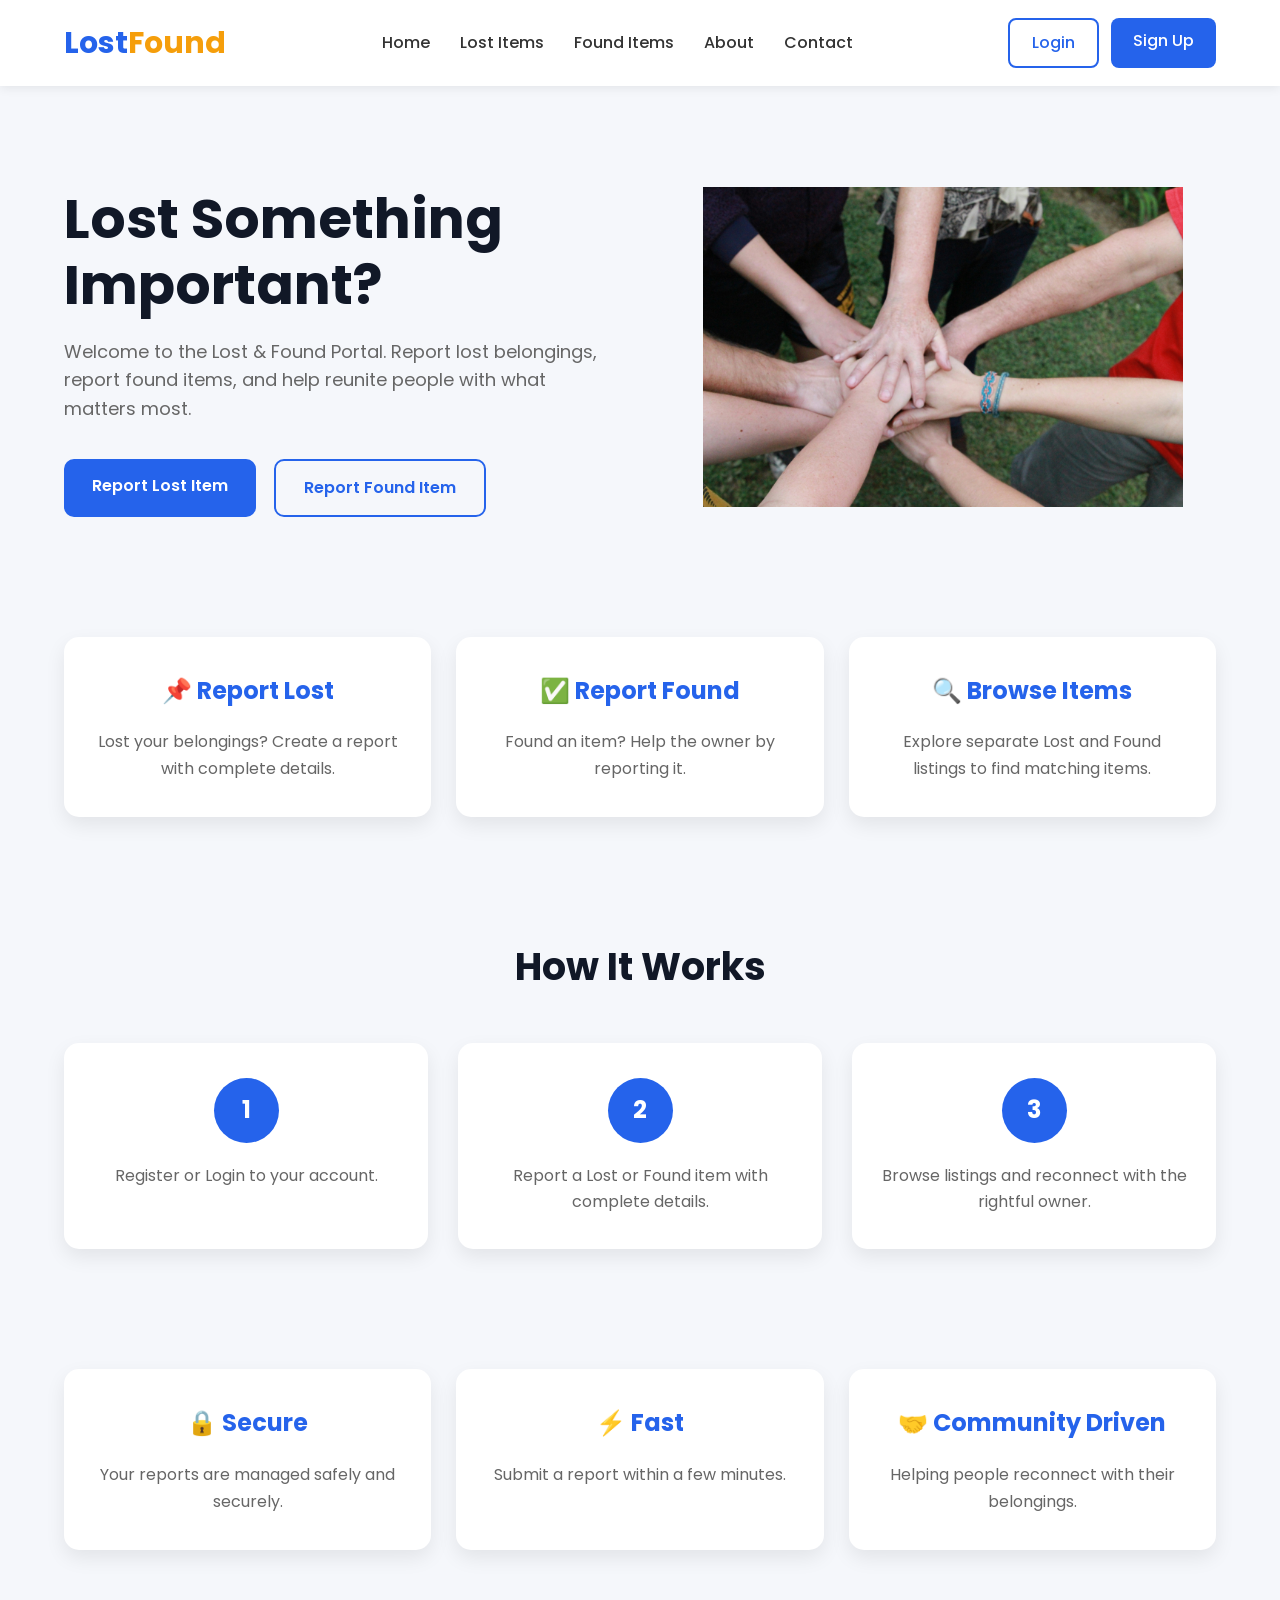
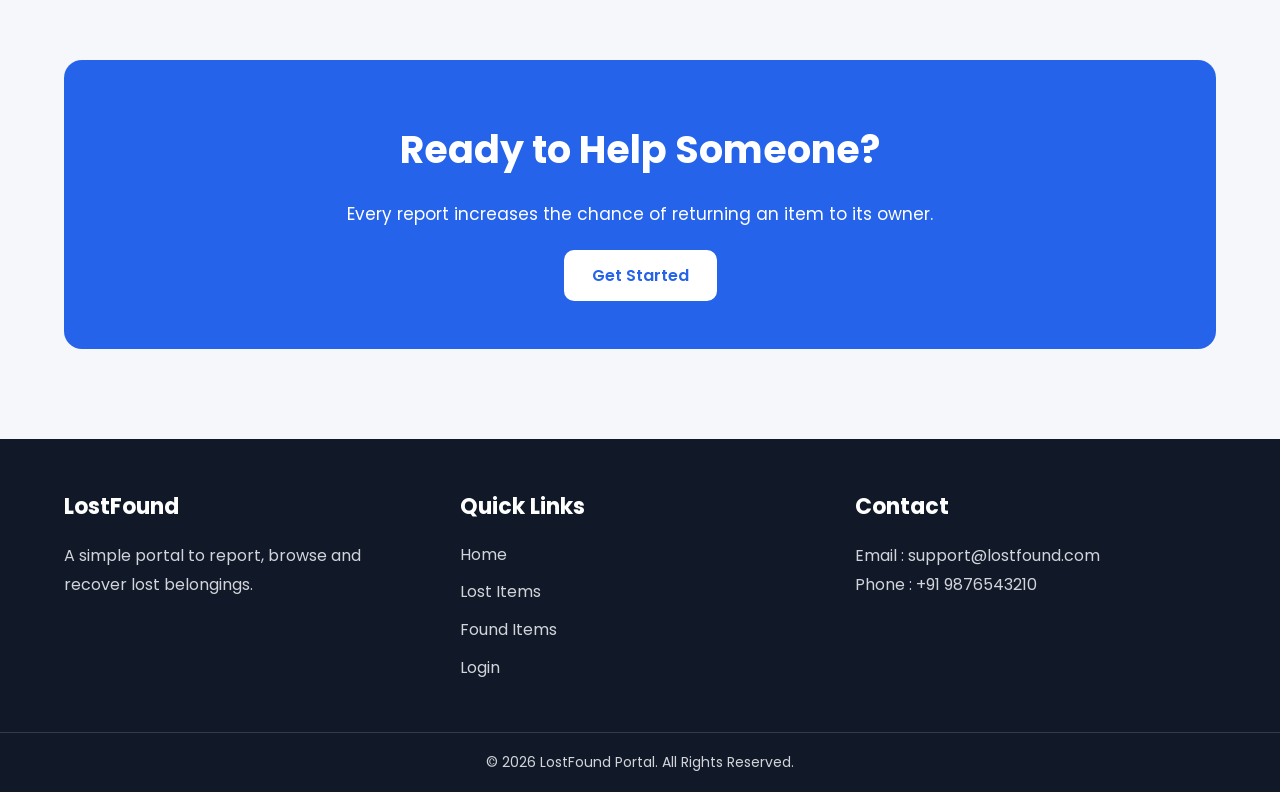
==== index.html @ f271c6f8 "Add files via upload" ====
<!DOCTYPE html>
<html lang="en">
<head>
    <meta charset="UTF-8">
    <meta name="viewport" content="width=device-width, initial-scale=1.0">
    <title>Lost & Found Portal</title>

    <link rel="preconnect" href="https://fonts.googleapis.com">
    <link href="https://fonts.googleapis.com/css2?family=Poppins:wght@300;400;500;600;700&display=swap" rel="stylesheet">

    <link rel="stylesheet" href="style.css">
</head>
<body>

<!-- ================= NAVBAR ================= -->

<header>

    <nav class="navbar">

        <div class="logo">
            Lost<span>Found</span>
        </div>

        <ul class="nav-links">

            <li><a href="index.html">Home</a></li>

            <li><a href="lost-items.html">Lost Items</a></li>

            <li><a href="found-items.html">Found Items</a></li>

            <li><a href="#">About</a></li>

            <li><a href="#">Contact</a></li>

        </ul>

        <div class="buttons">

            <a href="login.html" class="login-btn">Login</a>

            <a href="signup.html" class="signup-btn">Sign Up</a>

        </div>

    </nav>

</header>

<!-- ================= HERO ================= -->

<section class="hero">

    <div class="hero-text">

        <h1>Lost Something Important?</h1>

        <p>
            Welcome to the Lost & Found Portal.
            Report lost belongings, report found items,
            and help reunite people with what matters most.
        </p>

        <div class="hero-buttons">

            <a href="report-lost.html" class="primary-btn">
                Report Lost Item
            </a>

            <a href="report-found.html" class="secondary-btn">
                Report Found Item
            </a>

        </div>

    </div>

    <div class="hero-image">

        <img src="hero.jpg" alt="Lost and Found">

    </div>

</section>

<!-- ================= FEATURES ================= -->

<section class="actions">

    <div class="card">

        <h3>📌 Report Lost</h3>

        <p>
            Lost your belongings?
            Create a report with complete details.
        </p>

    </div>

    <div class="card">

        <h3>✅ Report Found</h3>

        <p>
            Found an item?
            Help the owner by reporting it.
        </p>

    </div>

    <div class="card">

        <h3>🔍 Browse Items</h3>

        <p>
            Explore separate Lost and Found listings
            to find matching items.
        </p>

    </div>

</section>

<!-- ================= HOW IT WORKS ================= -->

<section class="how-it-works">

    <h2>How It Works</h2>

    <div class="steps">

        <div class="step">

            <h3>1</h3>

            <p>
                Register or Login to your account.
            </p>

        </div>

        <div class="step">

            <h3>2</h3>

            <p>
                Report a Lost or Found item with complete details.
            </p>

        </div>

        <div class="step">

            <h3>3</h3>

            <p>
                Browse listings and reconnect with the rightful owner.
            </p>

        </div>

    </div>

</section>

<!-- ================= WHY CHOOSE US ================= -->

<section class="actions">

    <div class="card">

        <h3>🔒 Secure</h3>

        <p>
            Your reports are managed safely and securely.
        </p>

    </div>

    <div class="card">

        <h3>⚡ Fast</h3>

        <p>
            Submit a report within a few minutes.
        </p>

    </div>

    <div class="card">

        <h3>🤝 Community Driven</h3>

        <p>
            Helping people reconnect with their belongings.
        </p>

    </div>

</section>

<!-- ================= CTA ================= -->

<section class="cta">

    <h2>Ready to Help Someone?</h2>

    <p>
        Every report increases the chance of returning an item to its owner.
    </p>

    <a href="signup.html" class="primary-btn">
        Get Started
    </a>

</section>

<!-- ================= FOOTER ================= -->

<footer>

    <div class="footer-content">

        <div>

            <h3>LostFound</h3>

            <p>
                A simple portal to report,
                browse and recover lost belongings.
            </p>

        </div>

        <div>

            <h3>Quick Links</h3>

            <ul>

                <li><a href="index.html">Home</a></li>

                <li><a href="lost-items.html">Lost Items</a></li>

                <li><a href="found-items.html">Found Items</a></li>

                <li><a href="login.html">Login</a></li>

            </ul>

        </div>

        <div>

            <h3>Contact</h3>

            <p>Email : support@lostfound.com</p>

            <p>Phone : +91 9876543210</p>

        </div>

    </div>

    <hr>

    <p class="copyright">
        © 2026 LostFound Portal. All Rights Reserved.
    </p>

</footer>

</body>
</html>
---- style.css ----
/* ==========================================
   GOOGLE FONT & RESET
========================================== */

*{
    margin:0;
    padding:0;
    box-sizing:border-box;
    font-family:'Poppins',sans-serif;
}

html{
    scroll-behavior:smooth;
}

body{
    background:#f5f7fb;
    color:#222;
    line-height:1.6;
}

/* ==========================================
   HEADER
========================================== */

header{
    width:100%;
    background:#ffffff;
    box-shadow:0 2px 10px rgba(0,0,0,0.08);
    position:sticky;
    top:0;
    left:0;
    z-index:1000;
}

/* ==========================================
   NAVBAR
========================================== */

.navbar{

    width:90%;
    max-width:1200px;

    margin:auto;

    display:flex;
    justify-content:space-between;
    align-items:center;

    padding:18px 0;

}

.logo{

    font-size:30px;
    font-weight:700;
    color:#2563eb;

    cursor:pointer;

}

.logo span{

    color:#f59e0b;

}

.nav-links{

    list-style:none;

    display:flex;
    gap:30px;

}

.nav-links li{

    list-style:none;

}

.nav-links a{

    text-decoration:none;

    color:#333;

    font-size:16px;
    font-weight:500;

    transition:.3s;

}

.nav-links a:hover{

    color:#2563eb;

}

.buttons{

    display:flex;
    gap:12px;

}

.login-btn{

    text-decoration:none;

    padding:10px 22px;

    border:2px solid #2563eb;

    color:#2563eb;

    border-radius:8px;

    transition:.3s;

    font-weight:500;

}

.login-btn:hover{

    background:#2563eb;
    color:#fff;

}

.signup-btn{

    text-decoration:none;

    padding:10px 22px;

    background:#2563eb;

    color:white;

    border-radius:8px;

    transition:.3s;

    font-weight:500;

}

.signup-btn:hover{

    background:#1d4ed8;

}

/* ==========================================
   HERO SECTION
========================================== */

.hero{

    width:90%;
    max-width:1200px;

    margin:80px auto;

    display:flex;
    justify-content:space-between;
    align-items:center;

    gap:60px;

}

.hero-text{

    flex:1;

}

.hero-text h1{

    font-size:55px;
    font-weight:700;

    color:#111827;

    line-height:1.2;

    margin-bottom:20px;

}

.hero-text p{

    font-size:18px;

    color:#666;

    margin-bottom:35px;

    max-width:550px;

}

/* ==========================================
   HERO BUTTONS
========================================== */

.hero-buttons{

    display:flex;
    gap:18px;
    flex-wrap:wrap;

}

.primary-btn{

    text-decoration:none;

    background:#2563eb;

    color:#fff;

    padding:14px 28px;

    border-radius:10px;

    transition:.3s;

    font-weight:600;

}

.primary-btn:hover{

    background:#1d4ed8;

    transform:translateY(-3px);

}

.secondary-btn{

    text-decoration:none;

    border:2px solid #2563eb;

    color:#2563eb;

    padding:14px 28px;

    border-radius:10px;

    transition:.3s;

    font-weight:600;

}

.secondary-btn:hover{

    background:#2563eb;
    color:#fff;

}

/* ==========================================
   HERO IMAGE
========================================== */

.hero-image{

    flex:1;
    text-align:center;

}

.hero-image img{

    width:100%;
    max-width:480px;

}

/* ==========================================
   COMMON SECTION
========================================== */

section{

    padding:20px 0;

}

section h2{

    text-align:center;

    font-size:38px;

    color:#111827;

    margin-bottom:45px;

}
/* ==========================================
   FEATURES SECTION
========================================== */

.actions{

    width:90%;
    max-width:1200px;

    margin:70px auto;

    display:grid;
    grid-template-columns:repeat(auto-fit,minmax(280px,1fr));

    gap:25px;

}

.card{

    background:#ffffff;

    padding:35px 30px;

    border-radius:15px;

    text-align:center;

    box-shadow:0 8px 20px rgba(0,0,0,0.08);

    transition:0.3s;

}

.card:hover{

    transform:translateY(-8px);

    box-shadow:0 15px 30px rgba(0,0,0,0.12);

}

.card h3{

    color:#2563eb;

    font-size:24px;

    margin-bottom:18px;

}

.card p{

    color:#666;

    font-size:16px;

    line-height:1.7;

}


/* ==========================================
   HOW IT WORKS
========================================== */

.how-it-works{

    width:90%;
    max-width:1200px;

    margin:80px auto;

    text-align:center;

}

.steps{

    display:grid;

    grid-template-columns:repeat(auto-fit,minmax(250px,1fr));

    gap:30px;

}

.step{

    background:#fff;

    padding:35px 25px;

    border-radius:15px;

    box-shadow:0 8px 20px rgba(0,0,0,.08);

    transition:.3s;

}

.step:hover{

    transform:translateY(-8px);

}

.step h3{

    width:65px;
    height:65px;

    background:#2563eb;

    color:#fff;

    border-radius:50%;

    display:flex;

    justify-content:center;
    align-items:center;

    margin:0 auto 20px;

    font-size:24px;

}

.step p{

    color:#666;

    font-size:16px;

}


/* ==========================================
   CALL TO ACTION
========================================== */

.cta{

    width:90%;
    max-width:1200px;

    margin:90px auto;

    background:#2563eb;

    color:white;

    text-align:center;

    padding:60px 30px;

    border-radius:18px;

}

.cta h2{

    color:#fff;

    margin-bottom:20px;

}

.cta p{

    font-size:17px;

    margin-bottom:35px;

}

.cta .primary-btn{

    background:#fff;

    color:#2563eb;

}

.cta .primary-btn:hover{

    background:#f1f5f9;

}


/* ==========================================
   FOOTER
========================================== */

footer{

    background:#111827;

    color:white;

    margin-top:70px;

    padding-top:50px;

}

.footer-content{

    width:90%;
    max-width:1200px;

    margin:auto;

    display:grid;

    grid-template-columns:repeat(auto-fit,minmax(250px,1fr));

    gap:35px;

    padding-bottom:40px;

}

.footer-content h3{

    margin-bottom:18px;

    font-size:22px;

}

.footer-content p{

    color:#d1d5db;

    line-height:1.8;

}

.footer-content ul{

    list-style:none;

}

.footer-content ul li{

    margin-bottom:12px;

}

.footer-content ul li a{

    text-decoration:none;

    color:#d1d5db;

    transition:.3s;

}

.footer-content ul li a:hover{

    color:white;

}

footer hr{

    border:none;

    border-top:1px solid rgba(255,255,255,.15);

}

.copyright{

    text-align:center;

    padding:18px;

    color:#d1d5db;

    font-size:14px;

}


/* ==========================================
   RESPONSIVE
========================================== */

@media(max-width:992px){

    .navbar{

        flex-direction:column;

        gap:20px;

    }

    .hero{

        flex-direction:column-reverse;

        text-align:center;

        margin:60px auto;

    }

    .hero-text p{

        margin:0 auto 35px;

    }

    .hero-buttons{

        justify-content:center;

    }

}

@media(max-width:768px){

    .nav-links{

        flex-wrap:wrap;

        justify-content:center;

        gap:15px;

    }

    .hero-text h1{

        font-size:40px;

    }

    .hero-text p{

        font-size:16px;

    }

    section h2{

        font-size:30px;

    }

    .cta{

        padding:50px 20px;

    }

}

@media(max-width:480px){

    .logo{

        font-size:26px;

    }

    .buttons{

        width:100%;

        flex-direction:column;

    }

    .login-btn,
    .signup-btn{

        width:100%;

        text-align:center;

    }

    .hero-text h1{

        font-size:30px;

    }

    .hero-buttons{

        flex-direction:column;

    }

    .primary-btn,
    .secondary-btn{

        width:100%;

        text-align:center;

    }

    section h2{

        font-size:28px;

    }
    .card,
    .step{
        padding:30px 20px;
    }
    .cta h2{
        font-size:26px;
    }
    .cta p{
        font-size:15px;
    }

}
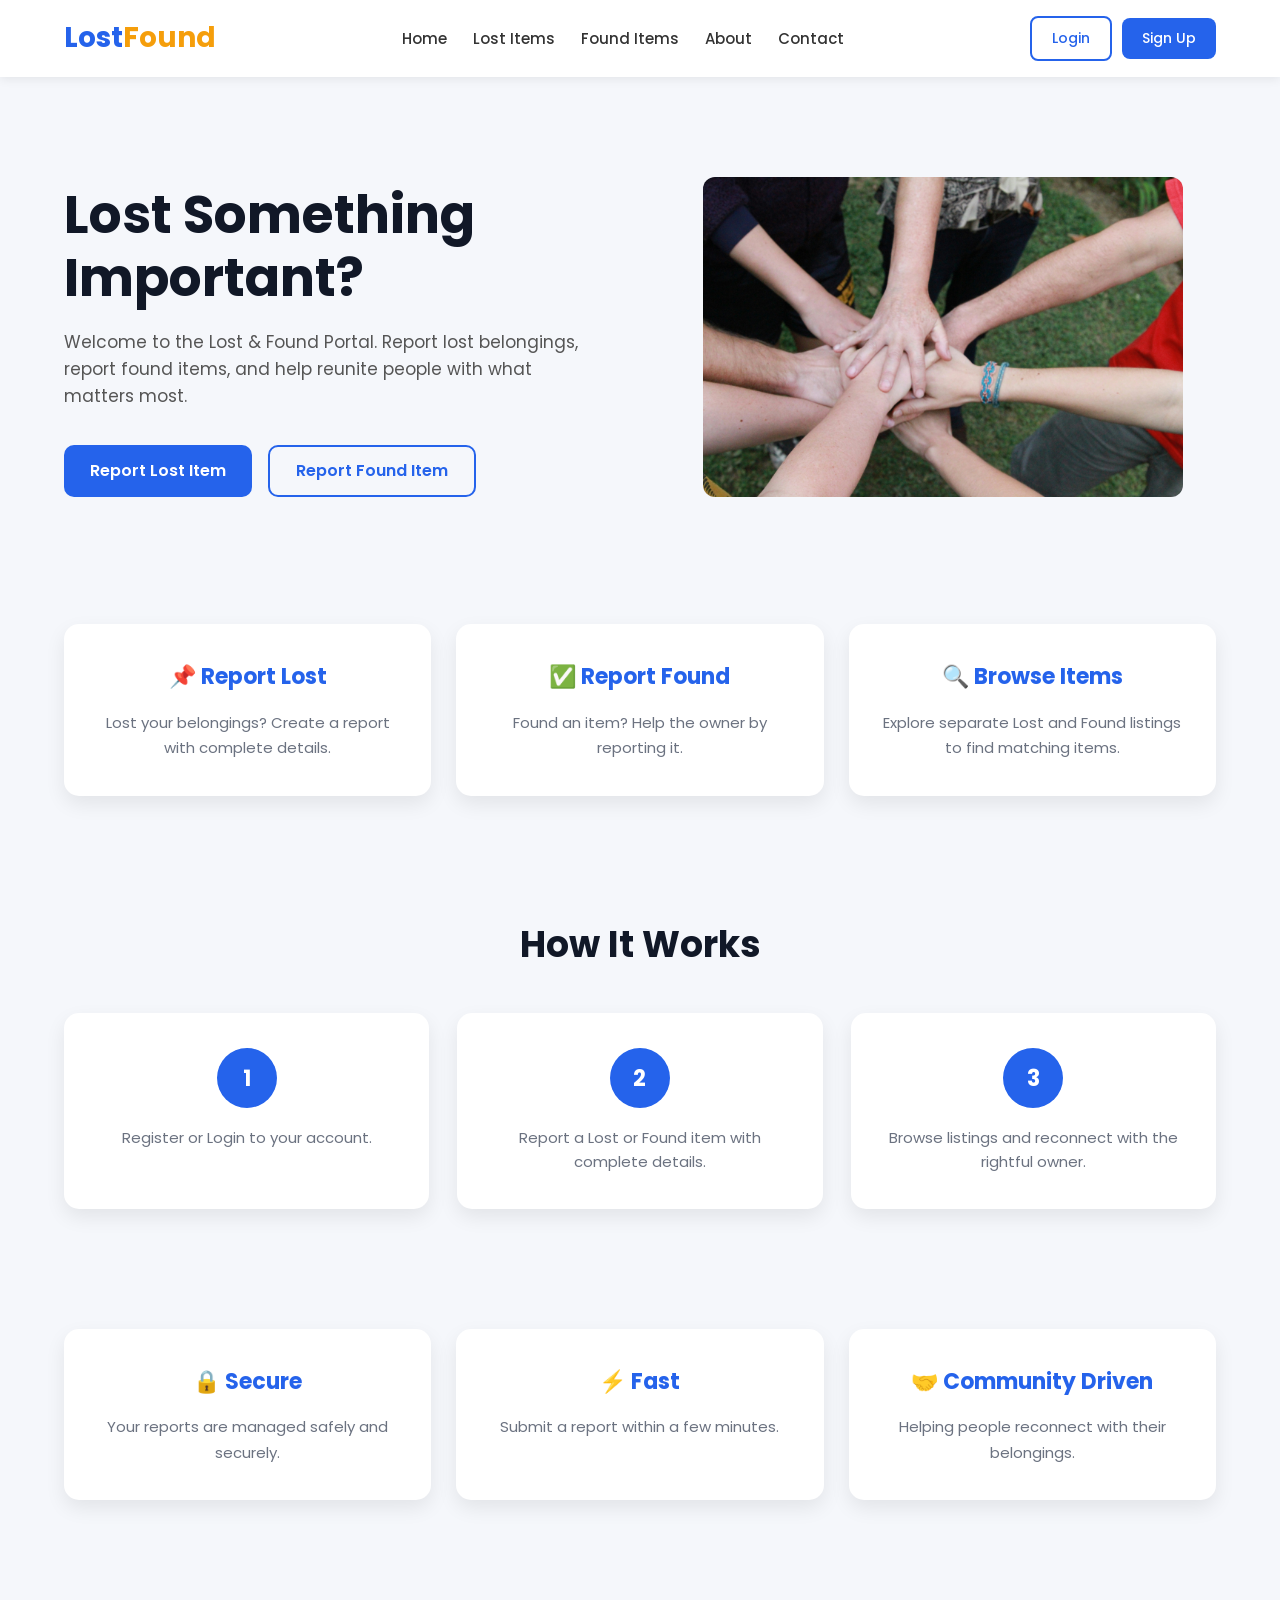
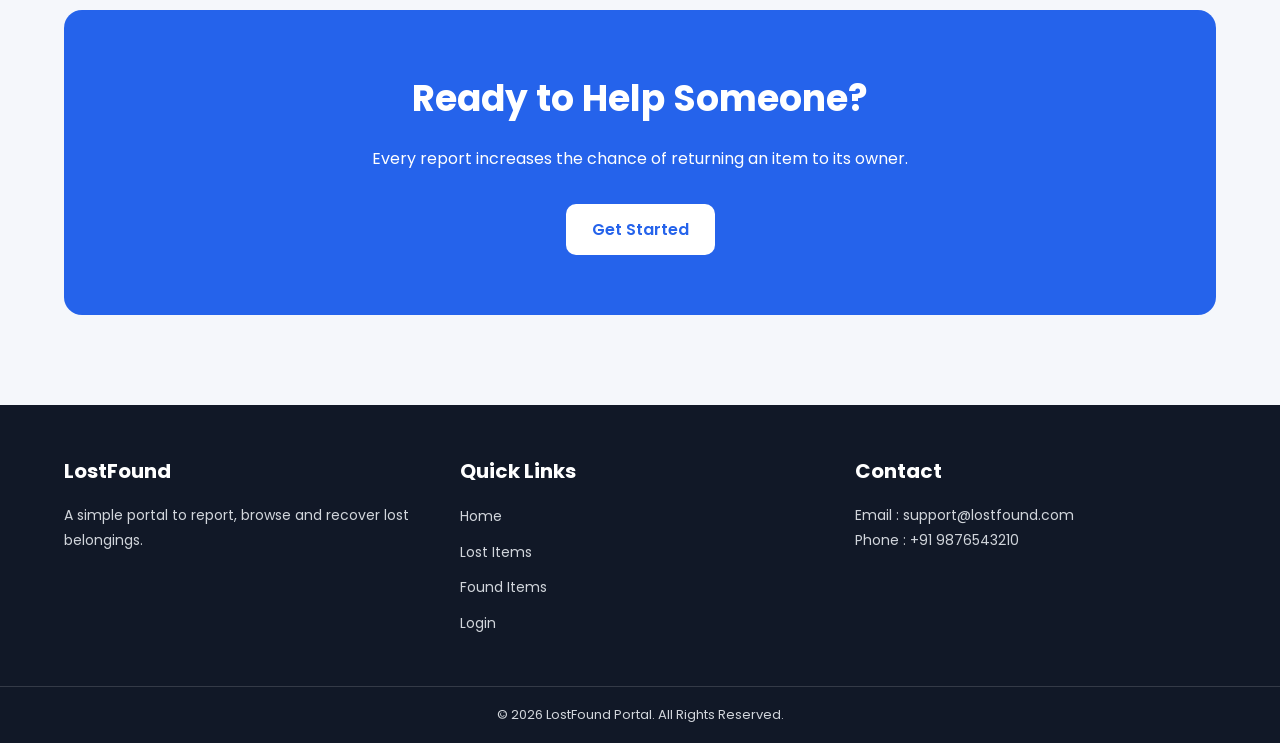
==== commit 05aef37f: "Updated website" ====
--- a/index.html
+++ b/index.html
@@ -1,276 +1,129 @@
-<!DOCTYPE html>
-<html lang="en">
-<head>
-    <meta charset="UTF-8">
-    <meta name="viewport" content="width=device-width, initial-scale=1.0">
-    <title>Lost & Found Portal</title>
-
-    <link rel="preconnect" href="https://fonts.googleapis.com">
-    <link href="https://fonts.googleapis.com/css2?family=Poppins:wght@300;400;500;600;700&display=swap" rel="stylesheet">
-
-    <link rel="stylesheet" href="style.css">
-</head>
-<body>
-
-<!-- ================= NAVBAR ================= -->
-
-<header>
-
-    <nav class="navbar">
-
-        <div class="logo">
-            Lost<span>Found</span>
-        </div>
-
-        <ul class="nav-links">
-
-            <li><a href="index.html">Home</a></li>
-
-            <li><a href="lost-items.html">Lost Items</a></li>
-
-            <li><a href="found-items.html">Found Items</a></li>
-
-            <li><a href="#">About</a></li>
-
-            <li><a href="#">Contact</a></li>
-
-        </ul>
-
-        <div class="buttons">
-
-            <a href="login.html" class="login-btn">Login</a>
-
-            <a href="signup.html" class="signup-btn">Sign Up</a>
-
-        </div>
-
-    </nav>
-
-</header>
-
-<!-- ================= HERO ================= -->
-
-<section class="hero">
-
-    <div class="hero-text">
-
-        <h1>Lost Something Important?</h1>
-
-        <p>
-            Welcome to the Lost & Found Portal.
-            Report lost belongings, report found items,
-            and help reunite people with what matters most.
-        </p>
-
-        <div class="hero-buttons">
-
-            <a href="report-lost.html" class="primary-btn">
-                Report Lost Item
-            </a>
-
-            <a href="report-found.html" class="secondary-btn">
-                Report Found Item
-            </a>
-
-        </div>
-
-    </div>
-
-    <div class="hero-image">
-
-        <img src="hero.jpg" alt="Lost and Found">
-
-    </div>
-
-</section>
-
-<!-- ================= FEATURES ================= -->
-
-<section class="actions">
-
-    <div class="card">
-
-        <h3>📌 Report Lost</h3>
-
-        <p>
-            Lost your belongings?
-            Create a report with complete details.
-        </p>
-
-    </div>
-
-    <div class="card">
-
-        <h3>✅ Report Found</h3>
-
-        <p>
-            Found an item?
-            Help the owner by reporting it.
-        </p>
-
-    </div>
-
-    <div class="card">
-
-        <h3>🔍 Browse Items</h3>
-
-        <p>
-            Explore separate Lost and Found listings
-            to find matching items.
-        </p>
-
-    </div>
-
-</section>
-
-<!-- ================= HOW IT WORKS ================= -->
-
-<section class="how-it-works">
-
-    <h2>How It Works</h2>
-
-    <div class="steps">
-
-        <div class="step">
-
-            <h3>1</h3>
-
-            <p>
-                Register or Login to your account.
-            </p>
-
-        </div>
-
-        <div class="step">
-
-            <h3>2</h3>
-
-            <p>
-                Report a Lost or Found item with complete details.
-            </p>
-
-        </div>
-
-        <div class="step">
-
-            <h3>3</h3>
-
-            <p>
-                Browse listings and reconnect with the rightful owner.
-            </p>
-
-        </div>
-
-    </div>
-
-</section>
-
-<!-- ================= WHY CHOOSE US ================= -->
-
-<section class="actions">
-
-    <div class="card">
-
-        <h3>🔒 Secure</h3>
-
-        <p>
-            Your reports are managed safely and securely.
-        </p>
-
-    </div>
-
-    <div class="card">
-
-        <h3>⚡ Fast</h3>
-
-        <p>
-            Submit a report within a few minutes.
-        </p>
-
-    </div>
-
-    <div class="card">
-
-        <h3>🤝 Community Driven</h3>
-
-        <p>
-            Helping people reconnect with their belongings.
-        </p>
-
-    </div>
-
-</section>
-
-<!-- ================= CTA ================= -->
-
-<section class="cta">
-
-    <h2>Ready to Help Someone?</h2>
-
-    <p>
-        Every report increases the chance of returning an item to its owner.
-    </p>
-
-    <a href="signup.html" class="primary-btn">
-        Get Started
-    </a>
-
-</section>
-
-<!-- ================= FOOTER ================= -->
-
-<footer>
-
-    <div class="footer-content">
-
-        <div>
-
-            <h3>LostFound</h3>
-
-            <p>
-                A simple portal to report,
-                browse and recover lost belongings.
-            </p>
-
-        </div>
-
-        <div>
-
-            <h3>Quick Links</h3>
-
-            <ul>
-
-                <li><a href="index.html">Home</a></li>
-
-                <li><a href="lost-items.html">Lost Items</a></li>
-
-                <li><a href="found-items.html">Found Items</a></li>
-
-                <li><a href="login.html">Login</a></li>
-
-            </ul>
-
-        </div>
-
-        <div>
-
-            <h3>Contact</h3>
-
-            <p>Email : support@lostfound.com</p>
-
-            <p>Phone : +91 9876543210</p>
-
-        </div>
-
-    </div>
-
-    <hr>
-
-    <p class="copyright">
-        © 2026 LostFound Portal. All Rights Reserved.
-    </p>
-
-</footer>
-
-</body>
+<!DOCTYPE html>
+<html lang="en">
+<head>
+<meta charset="UTF-8">
+<meta name="viewport" content="width=device-width, initial-scale=1.0">
+<meta name="description" content="Lost & Found Portal — Report lost belongings, report found items, and help reunite people with what matters most.">
+<title>Lost &amp; Found Portal</title>
+<link rel="preconnect" href="https://fonts.googleapis.com">
+<link href="https://fonts.googleapis.com/css2?family=Poppins:wght@300;400;500;600;700&display=swap" rel="stylesheet">
+<link rel="stylesheet" href="style.css">
+</head>
+<body>
+
+<header>
+  <nav class="navbar">
+    <a href="index.html" class="logo">Lost<span>Found</span></a>
+    <input type="checkbox" id="nav-toggle" class="nav-toggle" aria-hidden="true">
+    <label for="nav-toggle" class="hamburger" aria-label="Toggle navigation">
+      <span></span><span></span><span></span>
+    </label>
+    <ul class="nav-links">
+      <li><a href="index.html">Home</a></li>
+      <li><a href="lost-items.html">Lost Items</a></li>
+      <li><a href="found-items.html">Found Items</a></li>
+      <li><a href="about.html">About</a></li>
+      <li><a href="contact.html">Contact</a></li>
+    </ul>
+    <div class="buttons">
+      <a href="login.html" class="login-btn">Login</a>
+      <a href="signup.html" class="signup-btn">Sign Up</a>
+    </div>
+  </nav>
+</header>
+
+<section class="hero">
+  <div class="hero-text">
+    <h1>Lost Something Important?</h1>
+    <p>Welcome to the Lost &amp; Found Portal. Report lost belongings, report found items, and help reunite people with what matters most.</p>
+    <div class="hero-buttons">
+      <a href="report-lost.html" class="primary-btn">Report Lost Item</a>
+      <a href="report-found.html" class="secondary-btn">Report Found Item</a>
+    </div>
+  </div>
+  <div class="hero-image">
+    <img src="hero.jpg" alt="Lost and Found illustration">
+  </div>
+</section>
+
+<section class="actions">
+  <div class="card">
+    <h3>📌 Report Lost</h3>
+    <p>Lost your belongings? Create a report with complete details.</p>
+  </div>
+  <div class="card">
+    <h3>✅ Report Found</h3>
+    <p>Found an item? Help the owner by reporting it.</p>
+  </div>
+  <div class="card">
+    <h3>🔍 Browse Items</h3>
+    <p>Explore separate Lost and Found listings to find matching items.</p>
+  </div>
+</section>
+
+<section class="how-it-works">
+  <h2>How It Works</h2>
+  <div class="steps">
+    <div class="step">
+      <h3>1</h3>
+      <p>Register or Login to your account.</p>
+    </div>
+    <div class="step">
+      <h3>2</h3>
+      <p>Report a Lost or Found item with complete details.</p>
+    </div>
+    <div class="step">
+      <h3>3</h3>
+      <p>Browse listings and reconnect with the rightful owner.</p>
+    </div>
+  </div>
+</section>
+
+<section class="actions">
+  <div class="card">
+    <h3>🔒 Secure</h3>
+    <p>Your reports are managed safely and securely.</p>
+  </div>
+  <div class="card">
+    <h3>⚡ Fast</h3>
+    <p>Submit a report within a few minutes.</p>
+  </div>
+  <div class="card">
+    <h3>🤝 Community Driven</h3>
+    <p>Helping people reconnect with their belongings.</p>
+  </div>
+</section>
+
+<section class="cta">
+  <h2>Ready to Help Someone?</h2>
+  <p>Every report increases the chance of returning an item to its owner.</p>
+  <a href="signup.html" class="primary-btn">Get Started</a>
+</section>
+
+<footer>
+  <div class="footer-content">
+    <div>
+      <h3>LostFound</h3>
+      <p>A simple portal to report, browse and recover lost belongings.</p>
+    </div>
+    <div>
+      <h3>Quick Links</h3>
+      <ul>
+        <li><a href="index.html">Home</a></li>
+        <li><a href="lost-items.html">Lost Items</a></li>
+        <li><a href="found-items.html">Found Items</a></li>
+        <li><a href="login.html">Login</a></li>
+      </ul>
+    </div>
+    <div>
+      <h3>Contact</h3>
+      <p>Email : support@lostfound.com</p>
+      <p>Phone : +91 9876543210</p>
+    </div>
+  </div>
+  <hr>
+  <p class="copyright">© 2026 LostFound Portal. All Rights Reserved.</p>
+</footer>
+
+</body>
 </html>
--- a/style.css
+++ b/style.css
@@ -1,742 +1,113 @@
-/* ==========================================
-   GOOGLE FONT & RESET
-========================================== */
-
-*{
-    margin:0;
-    padding:0;
-    box-sizing:border-box;
-    font-family:'Poppins',sans-serif;
-}
-
-html{
-    scroll-behavior:smooth;
-}
-
-body{
-    background:#f5f7fb;
-    color:#222;
-    line-height:1.6;
-}
-
-/* ==========================================
-   HEADER
-========================================== */
-
-header{
-    width:100%;
-    background:#ffffff;
-    box-shadow:0 2px 10px rgba(0,0,0,0.08);
-    position:sticky;
-    top:0;
-    left:0;
-    z-index:1000;
-}
-
-/* ==========================================
-   NAVBAR
-========================================== */
-
-.navbar{
-
-    width:90%;
-    max-width:1200px;
-
-    margin:auto;
-
-    display:flex;
-    justify-content:space-between;
-    align-items:center;
-
-    padding:18px 0;
-
-}
-
-.logo{
-
-    font-size:30px;
-    font-weight:700;
-    color:#2563eb;
-
-    cursor:pointer;
-
-}
-
-.logo span{
-
-    color:#f59e0b;
-
-}
-
-.nav-links{
-
-    list-style:none;
-
-    display:flex;
-    gap:30px;
-
-}
-
-.nav-links li{
-
-    list-style:none;
-
-}
-
-.nav-links a{
-
-    text-decoration:none;
-
-    color:#333;
-
-    font-size:16px;
-    font-weight:500;
-
-    transition:.3s;
-
-}
-
-.nav-links a:hover{
-
-    color:#2563eb;
-
-}
-
-.buttons{
-
-    display:flex;
-    gap:12px;
-
-}
-
-.login-btn{
-
-    text-decoration:none;
-
-    padding:10px 22px;
-
-    border:2px solid #2563eb;
-
-    color:#2563eb;
-
-    border-radius:8px;
-
-    transition:.3s;
-
-    font-weight:500;
-
-}
-
-.login-btn:hover{
-
-    background:#2563eb;
-    color:#fff;
-
-}
-
-.signup-btn{
-
-    text-decoration:none;
-
-    padding:10px 22px;
-
-    background:#2563eb;
-
-    color:white;
-
-    border-radius:8px;
-
-    transition:.3s;
-
-    font-weight:500;
-
-}
-
-.signup-btn:hover{
-
-    background:#1d4ed8;
-
-}
-
-/* ==========================================
-   HERO SECTION
-========================================== */
-
-.hero{
-
-    width:90%;
-    max-width:1200px;
-
-    margin:80px auto;
-
-    display:flex;
-    justify-content:space-between;
-    align-items:center;
-
-    gap:60px;
-
-}
-
-.hero-text{
-
-    flex:1;
-
-}
-
-.hero-text h1{
-
-    font-size:55px;
-    font-weight:700;
-
-    color:#111827;
-
-    line-height:1.2;
-
-    margin-bottom:20px;
-
-}
-
-.hero-text p{
-
-    font-size:18px;
-
-    color:#666;
-
-    margin-bottom:35px;
-
-    max-width:550px;
-
-}
-
-/* ==========================================
-   HERO BUTTONS
-========================================== */
-
-.hero-buttons{
-
-    display:flex;
-    gap:18px;
-    flex-wrap:wrap;
-
-}
-
-.primary-btn{
-
-    text-decoration:none;
-
-    background:#2563eb;
-
-    color:#fff;
-
-    padding:14px 28px;
-
-    border-radius:10px;
-
-    transition:.3s;
-
-    font-weight:600;
-
-}
-
-.primary-btn:hover{
-
-    background:#1d4ed8;
-
-    transform:translateY(-3px);
-
-}
-
-.secondary-btn{
-
-    text-decoration:none;
-
-    border:2px solid #2563eb;
-
-    color:#2563eb;
-
-    padding:14px 28px;
-
-    border-radius:10px;
-
-    transition:.3s;
-
-    font-weight:600;
-
-}
-
-.secondary-btn:hover{
-
-    background:#2563eb;
-    color:#fff;
-
-}
-
-/* ==========================================
-   HERO IMAGE
-========================================== */
-
-.hero-image{
-
-    flex:1;
-    text-align:center;
-
-}
-
-.hero-image img{
-
-    width:100%;
-    max-width:480px;
-
-}
-
-/* ==========================================
-   COMMON SECTION
-========================================== */
-
-section{
-
-    padding:20px 0;
-
-}
-
-section h2{
-
-    text-align:center;
-
-    font-size:38px;
-
-    color:#111827;
-
-    margin-bottom:45px;
-
-}
-/* ==========================================
-   FEATURES SECTION
-========================================== */
-
-.actions{
-
-    width:90%;
-    max-width:1200px;
-
-    margin:70px auto;
-
-    display:grid;
-    grid-template-columns:repeat(auto-fit,minmax(280px,1fr));
-
-    gap:25px;
-
-}
-
-.card{
-
-    background:#ffffff;
-
-    padding:35px 30px;
-
-    border-radius:15px;
-
-    text-align:center;
-
-    box-shadow:0 8px 20px rgba(0,0,0,0.08);
-
-    transition:0.3s;
-
-}
-
-.card:hover{
-
-    transform:translateY(-8px);
-
-    box-shadow:0 15px 30px rgba(0,0,0,0.12);
-
-}
-
-.card h3{
-
-    color:#2563eb;
-
-    font-size:24px;
-
-    margin-bottom:18px;
-
-}
-
-.card p{
-
-    color:#666;
-
-    font-size:16px;
-
-    line-height:1.7;
-
-}
-
-
-/* ==========================================
-   HOW IT WORKS
-========================================== */
-
-.how-it-works{
-
-    width:90%;
-    max-width:1200px;
-
-    margin:80px auto;
-
-    text-align:center;
-
-}
-
-.steps{
-
-    display:grid;
-
-    grid-template-columns:repeat(auto-fit,minmax(250px,1fr));
-
-    gap:30px;
-
-}
-
-.step{
-
-    background:#fff;
-
-    padding:35px 25px;
-
-    border-radius:15px;
-
-    box-shadow:0 8px 20px rgba(0,0,0,.08);
-
-    transition:.3s;
-
-}
-
-.step:hover{
-
-    transform:translateY(-8px);
-
-}
-
-.step h3{
-
-    width:65px;
-    height:65px;
-
-    background:#2563eb;
-
-    color:#fff;
-
-    border-radius:50%;
-
-    display:flex;
-
-    justify-content:center;
-    align-items:center;
-
-    margin:0 auto 20px;
-
-    font-size:24px;
-
-}
-
-.step p{
-
-    color:#666;
-
-    font-size:16px;
-
-}
-
-
-/* ==========================================
-   CALL TO ACTION
-========================================== */
-
-.cta{
-
-    width:90%;
-    max-width:1200px;
-
-    margin:90px auto;
-
-    background:#2563eb;
-
-    color:white;
-
-    text-align:center;
-
-    padding:60px 30px;
-
-    border-radius:18px;
-
-}
-
-.cta h2{
-
-    color:#fff;
-
-    margin-bottom:20px;
-
-}
-
-.cta p{
-
-    font-size:17px;
-
-    margin-bottom:35px;
-
-}
-
-.cta .primary-btn{
-
-    background:#fff;
-
-    color:#2563eb;
-
-}
-
-.cta .primary-btn:hover{
-
-    background:#f1f5f9;
-
-}
-
-
-/* ==========================================
-   FOOTER
-========================================== */
-
-footer{
-
-    background:#111827;
-
-    color:white;
-
-    margin-top:70px;
-
-    padding-top:50px;
-
-}
-
-.footer-content{
-
-    width:90%;
-    max-width:1200px;
-
-    margin:auto;
-
-    display:grid;
-
-    grid-template-columns:repeat(auto-fit,minmax(250px,1fr));
-
-    gap:35px;
-
-    padding-bottom:40px;
-
-}
-
-.footer-content h3{
-
-    margin-bottom:18px;
-
-    font-size:22px;
-
-}
-
-.footer-content p{
-
-    color:#d1d5db;
-
-    line-height:1.8;
-
-}
-
-.footer-content ul{
-
-    list-style:none;
-
-}
-
-.footer-content ul li{
-
-    margin-bottom:12px;
-
-}
-
-.footer-content ul li a{
-
-    text-decoration:none;
-
-    color:#d1d5db;
-
-    transition:.3s;
-
-}
-
-.footer-content ul li a:hover{
-
-    color:white;
-
-}
-
-footer hr{
-
-    border:none;
-
-    border-top:1px solid rgba(255,255,255,.15);
-
-}
-
-.copyright{
-
-    text-align:center;
-
-    padding:18px;
-
-    color:#d1d5db;
-
-    font-size:14px;
-
-}
-
-
-/* ==========================================
-   RESPONSIVE
-========================================== */
-
-@media(max-width:992px){
-
-    .navbar{
-
-        flex-direction:column;
-
-        gap:20px;
-
-    }
-
-    .hero{
-
-        flex-direction:column-reverse;
-
-        text-align:center;
-
-        margin:60px auto;
-
-    }
-
-    .hero-text p{
-
-        margin:0 auto 35px;
-
-    }
-
-    .hero-buttons{
-
-        justify-content:center;
-
-    }
-
-}
-
-@media(max-width:768px){
-
-    .nav-links{
-
-        flex-wrap:wrap;
-
-        justify-content:center;
-
-        gap:15px;
-
-    }
-
-    .hero-text h1{
-
-        font-size:40px;
-
-    }
-
-    .hero-text p{
-
-        font-size:16px;
-
-    }
-
-    section h2{
-
-        font-size:30px;
-
-    }
-
-    .cta{
-
-        padding:50px 20px;
-
-    }
-
-}
-
-@media(max-width:480px){
-
-    .logo{
-
-        font-size:26px;
-
-    }
-
-    .buttons{
-
-        width:100%;
-
-        flex-direction:column;
-
-    }
-
-    .login-btn,
-    .signup-btn{
-
-        width:100%;
-
-        text-align:center;
-
-    }
-
-    .hero-text h1{
-
-        font-size:30px;
-
-    }
-
-    .hero-buttons{
-
-        flex-direction:column;
-
-    }
-
-    .primary-btn,
-    .secondary-btn{
-
-        width:100%;
-
-        text-align:center;
-
-    }
-
-    section h2{
-
-        font-size:28px;
-
-    }
-    .card,
-    .step{
-        padding:30px 20px;
-    }
-    .cta h2{
-        font-size:26px;
-    }
-    .cta p{
-        font-size:15px;
-    }
-
+*{margin:0;padding:0;box-sizing:border-box;font-family:'Poppins',sans-serif;}
+html{scroll-behavior:smooth;}
+body{background:#f5f7fb;color:#333;line-height:1.6;}
+
+/* HEADER */
+header{width:100%;background:#fff;box-shadow:0 2px 10px rgba(0,0,0,0.08);position:sticky;top:0;left:0;z-index:1000;}
+
+/* NAVBAR */
+.navbar{width:90%;max-width:1200px;margin:auto;display:flex;justify-content:space-between;align-items:center;padding:16px 0;gap:20px;flex-wrap:wrap;}
+.logo{font-size:28px;font-weight:700;color:#2563eb;text-decoration:none;cursor:pointer;flex-shrink:0;}
+.logo span{color:#f59e0b;}
+.nav-links{list-style:none;display:flex;gap:26px;align-items:center;}
+.nav-links li{list-style:none;}
+.nav-links a{text-decoration:none;color:#333;font-size:15px;font-weight:500;transition:.3s;}
+.nav-links a:hover{color:#2563eb;}
+.buttons{display:flex;gap:10px;align-items:center;flex-shrink:0;}
+.login-btn{text-decoration:none;padding:9px 20px;border:2px solid #2563eb;color:#2563eb;border-radius:8px;transition:.3s;font-weight:500;font-size:14px;}
+.login-btn:hover{background:#2563eb;color:#fff;}
+.signup-btn{text-decoration:none;padding:9px 20px;background:#2563eb;color:#fff;border-radius:8px;transition:.3s;font-weight:500;font-size:14px;}
+.signup-btn:hover{background:#1d4ed8;}
+
+/* HAMBURGER (CSS-only) */
+.nav-toggle{display:none;}
+.hamburger{display:none;flex-direction:column;justify-content:center;gap:5px;cursor:pointer;padding:4px;order:3;}
+.hamburger span{display:block;width:24px;height:2px;background:#333;border-radius:2px;transition:.3s;}
+.nav-toggle:checked ~ .hamburger span:nth-child(1){transform:translateY(7px) rotate(45deg);}
+.nav-toggle:checked ~ .hamburger span:nth-child(2){opacity:0;}
+.nav-toggle:checked ~ .hamburger span:nth-child(3){transform:translateY(-7px) rotate(-45deg);}
+
+/* HERO */
+.hero{width:90%;max-width:1200px;margin:80px auto;display:flex;justify-content:space-between;align-items:center;gap:60px;}
+.hero-text{flex:1;}
+.hero-text h1{font-size:52px;font-weight:700;color:#111827;line-height:1.2;margin-bottom:20px;}
+.hero-text p{font-size:17px;color:#555;margin-bottom:35px;max-width:520px;}
+.hero-buttons{display:flex;gap:16px;flex-wrap:wrap;}
+.primary-btn{display:inline-block;text-decoration:none;background:#2563eb;color:#fff;padding:13px 26px;border-radius:10px;transition:.3s;font-weight:600;}
+.primary-btn:hover{background:#1d4ed8;transform:translateY(-3px);}
+.secondary-btn{display:inline-block;text-decoration:none;border:2px solid #2563eb;color:#2563eb;padding:11px 26px;border-radius:10px;transition:.3s;font-weight:600;}
+.secondary-btn:hover{background:#2563eb;color:#fff;}
+.hero-image{flex:1;text-align:center;}
+.hero-image img{width:100%;max-width:480px;border-radius:12px;}
+
+/* SECTIONS */
+section{padding:20px 0;}
+section h2{text-align:center;font-size:36px;color:#111827;margin-bottom:40px;}
+
+/* FEATURES / WHY CARDS */
+.actions{width:90%;max-width:1200px;margin:70px auto;display:grid;grid-template-columns:repeat(auto-fit,minmax(260px,1fr));gap:25px;}
+.card{background:#fff;padding:35px 28px;border-radius:15px;text-align:center;box-shadow:0 8px 20px rgba(0,0,0,0.08);transition:.3s;}
+.card:hover{transform:translateY(-8px);box-shadow:0 15px 30px rgba(0,0,0,0.12);}
+.card h3{color:#2563eb;font-size:22px;margin-bottom:15px;}
+.card p{color:#6b7280;font-size:15px;line-height:1.7;}
+
+/* HOW IT WORKS */
+.how-it-works{width:90%;max-width:1200px;margin:80px auto;text-align:center;}
+.steps{display:grid;grid-template-columns:repeat(auto-fit,minmax(230px,1fr));gap:28px;}
+.step{background:#fff;padding:35px 24px;border-radius:15px;box-shadow:0 8px 20px rgba(0,0,0,0.08);transition:.3s;}
+.step:hover{transform:translateY(-8px);}
+.step h3{width:60px;height:60px;background:#2563eb;color:#fff;border-radius:50%;display:flex;justify-content:center;align-items:center;margin:0 auto 18px;font-size:22px;}
+.step p{color:#6b7280;font-size:15px;}
+
+/* CTA */
+.cta{width:90%;max-width:1200px;margin:90px auto;background:#2563eb;color:#fff;text-align:center;padding:60px 30px;border-radius:18px;}
+.cta h2{color:#fff;margin-bottom:18px;}
+.cta p{font-size:16px;margin-bottom:32px;}
+.cta .primary-btn{background:#fff;color:#2563eb;}
+.cta .primary-btn:hover{background:#f1f5f9;}
+
+/* FOOTER */
+footer{background:#111827;color:#fff;margin-top:70px;padding-top:50px;}
+.footer-content{width:90%;max-width:1200px;margin:auto;display:grid;grid-template-columns:repeat(auto-fit,minmax(220px,1fr));gap:35px;padding-bottom:40px;}
+.footer-content h3{margin-bottom:16px;font-size:20px;}
+.footer-content p{color:#d1d5db;line-height:1.8;font-size:14px;}
+.footer-content ul{list-style:none;}
+.footer-content ul li{margin-bottom:10px;}
+.footer-content ul li a{text-decoration:none;color:#d1d5db;font-size:14px;transition:.3s;}
+.footer-content ul li a:hover{color:#fff;}
+footer hr{border:none;border-top:1px solid rgba(255,255,255,.15);}
+.copyright{text-align:center;padding:18px;color:#d1d5db;font-size:13px;}
+
+/* RESPONSIVE */
+@media(max-width:992px){
+  .hero{flex-direction:column-reverse;text-align:center;margin:60px auto;gap:40px;}
+  .hero-text p{margin:0 auto 30px;}
+  .hero-buttons{justify-content:center;}
+}
+
+@media(max-width:768px){
+  .hamburger{display:flex;}
+  .nav-links{display:none;width:100%;flex-direction:column;gap:0;background:#fff;order:4;}
+  .nav-toggle:checked ~ .nav-links{display:flex;}
+  .nav-links li{border-top:1px solid #f0f0f0;}
+  .nav-links a{display:block;padding:12px 0;font-size:15px;}
+  .buttons{order:2;}
+  .hero-text h1{font-size:38px;}
+  .hero-text p{font-size:15px;}
+  section h2{font-size:28px;}
+  .cta{padding:45px 20px;}
+}
+
+@media(max-width:480px){
+  .logo{font-size:24px;}
+  .buttons{flex-direction:column;width:100%;order:5;}
+  .login-btn,.signup-btn{width:100%;text-align:center;}
+  .nav-toggle:checked ~ .buttons{display:flex;}
+  .hero-text h1{font-size:30px;}
+  .hero-buttons{flex-direction:column;}
+  .primary-btn,.secondary-btn{width:100%;text-align:center;}
+  section h2{font-size:26px;}
+  .card,.step{padding:28px 18px;}
+  .cta h2{font-size:24px;}
+  .cta p{font-size:14px;}
 }
